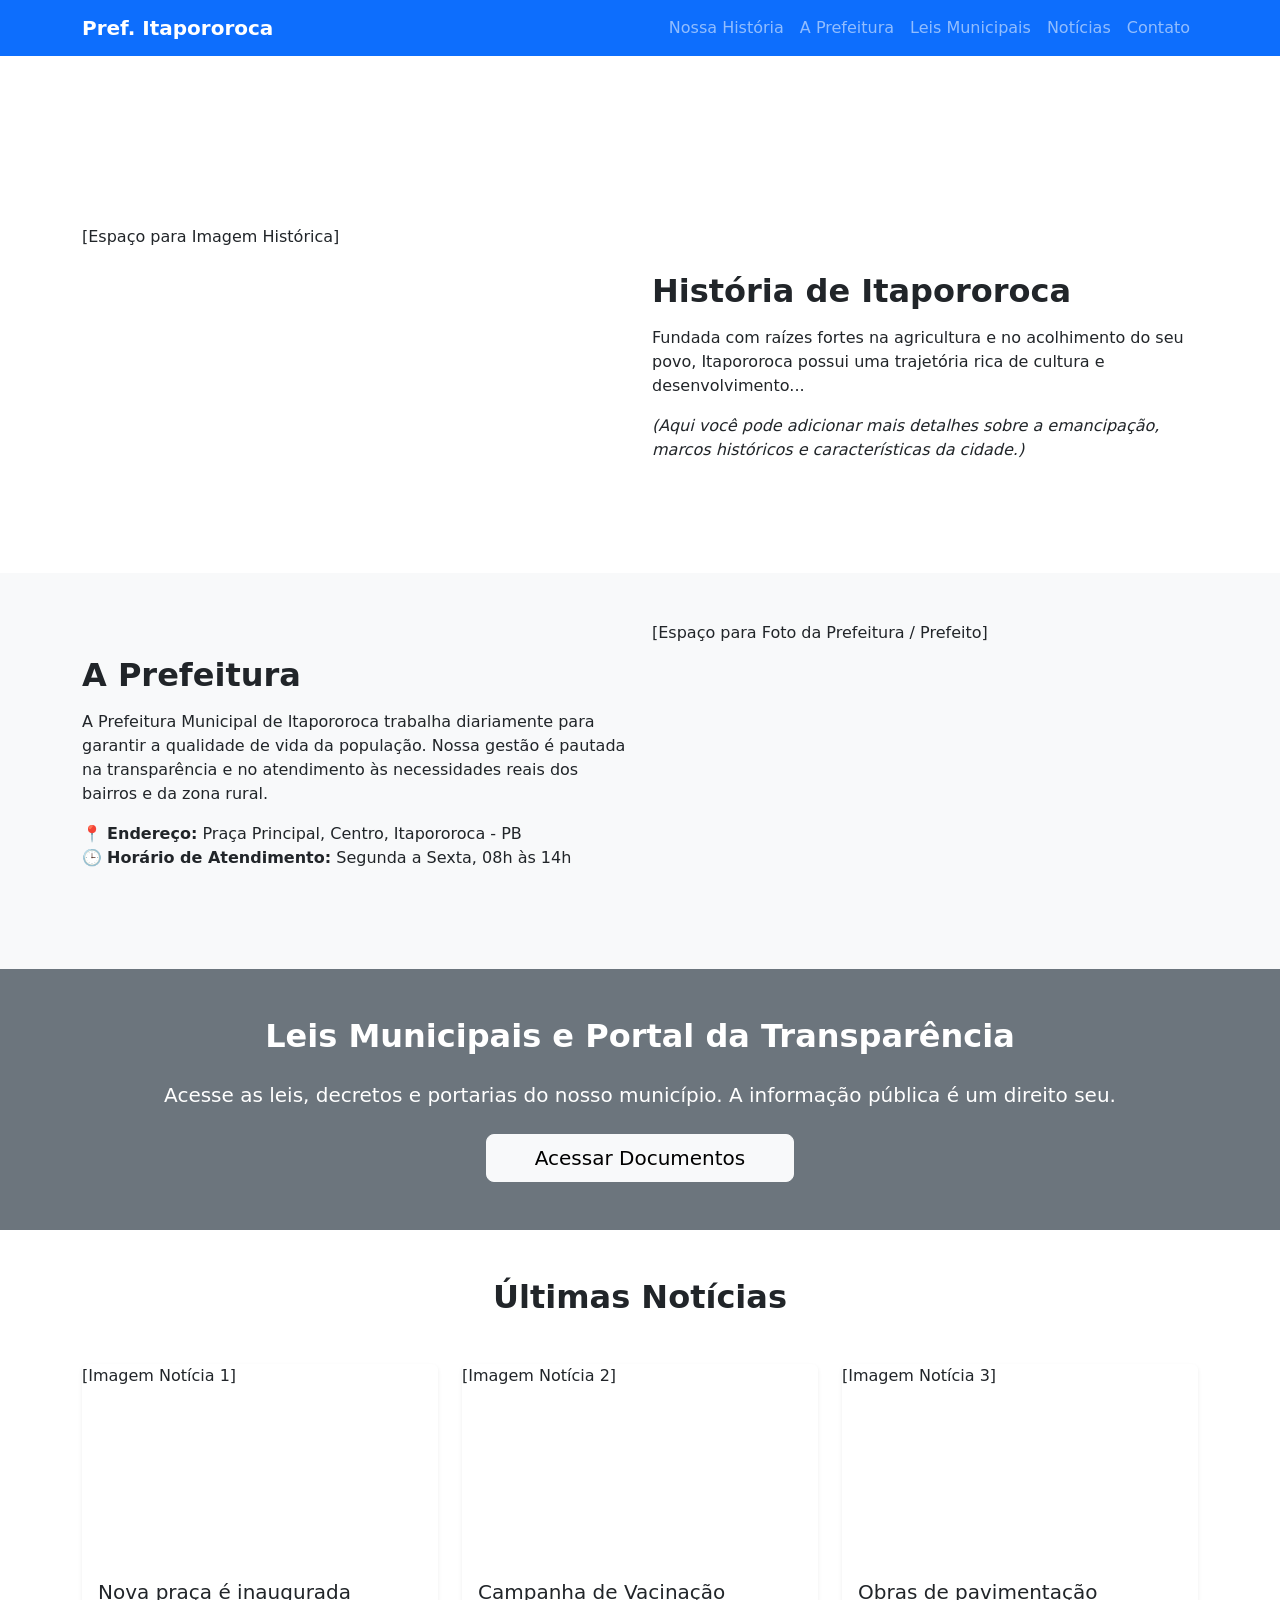
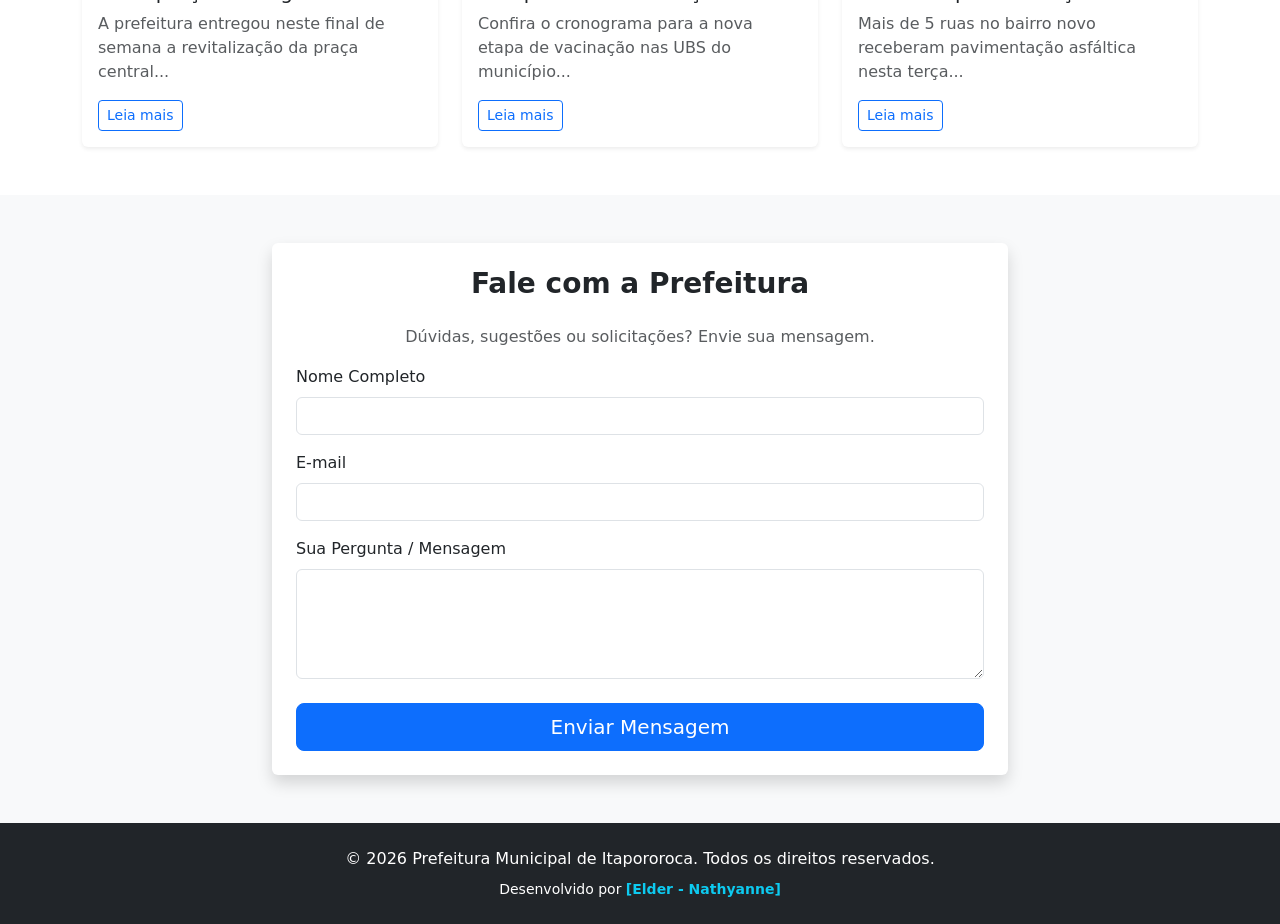
==== index.html @ 273309b7 "primeiro commit html e css" ====
<!DOCTYPE html>
<html lang="pt-BR">
<head>
    <meta charset="UTF-8">
    <meta name="viewport" content="width=device-width, initial-scale=1.0">
    <title>Prefeitura Municipal de Itapororoca</title>
    <link href="https://cdn.jsdelivr.net/npm/bootstrap@5.3.0/dist/css/bootstrap.min.css" rel="stylesheet">
    <link rel="stylesheet" href="style.css">
</head>
<body>

    <nav class="navbar navbar-expand-lg navbar-dark bg-primary sticky-top">
        <div class="container">
            <a class="navbar-brand fw-bold" href="#">Pref. Itapororoca</a>
            <button class="navbar-toggler" type="button" data-bs-toggle="collapse" data-bs-target="#navbarNav">
                <span class="navbar-toggler-icon"></span>
            </button>
            <div class="collapse navbar-collapse" id="navbarNav">
                <ul class="navbar-nav ms-auto">
                    <li class="nav-item"><a class="nav-link" href="#historia">Nossa História</a></li>
                    <li class="nav-item"><a class="nav-link" href="#prefeitura">A Prefeitura</a></li>
                    <li class="nav-item"><a class="nav-link" href="#leis">Leis Municipais</a></li>
                    <li class="nav-item"><a class="nav-link" href="#noticias">Notícias</a></li>
                    <li class="nav-item"><a class="nav-link" href="#contato">Contato</a></li>
                </ul>
            </div>
        </div>
    </nav>

    <header class="hero image-placeholder d-flex align-items-center text-center text-white">
        <div class="container">
            <h1 class="display-4 fw-bold">Bem-vindo a Itapororoca</h1>
            <p class="lead">Transparência, desenvolvimento e compromisso com o cidadão.</p>
            </div>
    </header>

    <section id="historia" class="py-5">
        <div class="container">
            <div class="row align-items-center">
                <div class="col-md-6 mb-4 mb-md-0">
                    <div class="image-placeholder rounded" style="height: 300px;">
                        [Espaço para Imagem Histórica]
                    </div>
                </div>
                <div class="col-md-6">
                    <h2 class="fw-bold mb-3">História de Itapororoca</h2>
                    <p>Fundada com raízes fortes na agricultura e no acolhimento do seu povo, Itapororoca possui uma trajetória rica de cultura e desenvolvimento...</p>
                    <p><em>(Aqui você pode adicionar mais detalhes sobre a emancipação, marcos históricos e características da cidade.)</em></p>
                </div>
            </div>
        </div>
    </section>

    <section id="prefeitura" class="py-5 bg-light">
        <div class="container">
            <div class="row align-items-center flex-md-row-reverse">
                <div class="col-md-6 mb-4 mb-md-0">
                    <div class="image-placeholder rounded" style="height: 300px;">
                        [Espaço para Foto da Prefeitura / Prefeito]
                    </div>
                </div>
                <div class="col-md-6">
                    <h2 class="fw-bold mb-3">A Prefeitura</h2>
                    <p>A Prefeitura Municipal de Itapororoca trabalha diariamente para garantir a qualidade de vida da população. Nossa gestão é pautada na transparência e no atendimento às necessidades reais dos bairros e da zona rural.</p>
                    <ul class="list-unstyled">
                        <li>📍 <strong>Endereço:</strong> Praça Principal, Centro, Itapororoca - PB</li>
                        <li>🕒 <strong>Horário de Atendimento:</strong> Segunda a Sexta, 08h às 14h</li>
                    </ul>
                </div>
            </div>
        </div>
    </section>

    <section id="leis" class="py-5 text-center text-white bg-secondary">
        <div class="container">
            <h2 class="fw-bold mb-4">Leis Municipais e Portal da Transparência</h2>
            <p class="lead mb-4">Acesse as leis, decretos e portarias do nosso município. A informação pública é um direito seu.</p>
            <a href="#" class="btn btn-light btn-lg px-5">Acessar Documentos</a>
        </div>
    </section>

    <section id="noticias" class="py-5">
        <div class="container">
            <h2 class="fw-bold text-center mb-5">Últimas Notícias</h2>
            <div class="row g-4">
                <div class="col-md-4">
                    <div class="card h-100 shadow-sm border-0">
                        <div class="image-placeholder card-img-top" style="height: 200px;">
                            [Imagem Notícia 1]
                        </div>
                        <div class="card-body">
                            <h5 class="card-title">Nova praça é inaugurada</h5>
                            <p class="card-text text-muted">A prefeitura entregou neste final de semana a revitalização da praça central...</p>
                            <a href="#" class="btn btn-outline-primary btn-sm">Leia mais</a>
                        </div>
                    </div>
                </div>
                <div class="col-md-4">
                    <div class="card h-100 shadow-sm border-0">
                        <div class="image-placeholder card-img-top" style="height: 200px;">
                            [Imagem Notícia 2]
                        </div>
                        <div class="card-body">
                            <h5 class="card-title">Campanha de Vacinação</h5>
                            <p class="card-text text-muted">Confira o cronograma para a nova etapa de vacinação nas UBS do município...</p>
                            <a href="#" class="btn btn-outline-primary btn-sm">Leia mais</a>
                        </div>
                    </div>
                </div>
                <div class="col-md-4">
                    <div class="card h-100 shadow-sm border-0">
                        <div class="image-placeholder card-img-top" style="height: 200px;">
                            [Imagem Notícia 3]
                        </div>
                        <div class="card-body">
                            <h5 class="card-title">Obras de pavimentação</h5>
                            <p class="card-text text-muted">Mais de 5 ruas no bairro novo receberam pavimentação asfáltica nesta terça...</p>
                            <a href="#" class="btn btn-outline-primary btn-sm">Leia mais</a>
                        </div>
                    </div>
                </div>
            </div>
        </div>
    </section>

    <section id="contato" class="py-5 bg-light">
        <div class="container">
            <div class="row justify-content-center">
                <div class="col-md-8">
                    <div class="card shadow border-0 p-4">
                        <h3 class="fw-bold text-center mb-4">Fale com a Prefeitura</h3>
                        <p class="text-center text-muted">Dúvidas, sugestões ou solicitações? Envie sua mensagem.</p>
                        <form action="#" method="POST">
                            <div class="mb-3">
                                <label for="nome" class="form-label">Nome Completo</label>
                                <input type="text" class="form-control" id="nome" name="nome" required>
                            </div>
                            <div class="mb-3">
                                <label for="email" class="form-label">E-mail</label>
                                <input type="email" class="form-control" id="email" name="email" required>
                            </div>
                            <div class="mb-4">
                                <label for="mensagem" class="form-label">Sua Pergunta / Mensagem</label>
                                <textarea class="form-control" id="mensagem" name="mensagem" rows="4" required></textarea>
                            </div>
                            <button type="submit" class="btn btn-primary w-100 btn-lg">Enviar Mensagem</button>
                        </form>
                    </div>
                </div>
            </div>
        </div>
    </section>

    <footer class="bg-dark text-white text-center py-4">
        <div class="container">
            <p class="mb-2">&copy; 2026 Prefeitura Municipal de Itapororoca. Todos os direitos reservados.</p>
            <p class="mb-0 small">
                Desenvolvido por <a href="#" class="text-info text-decoration-none fw-bold">[Elder - Nathyanne]</a>
            </p>
        </div>
    </footer>

    <script src="https://cdn.jsdelivr.net/npm/bootstrap@5.3.0/dist/js/bootstrap.bundle.min.js"></script>
</body>
</html>
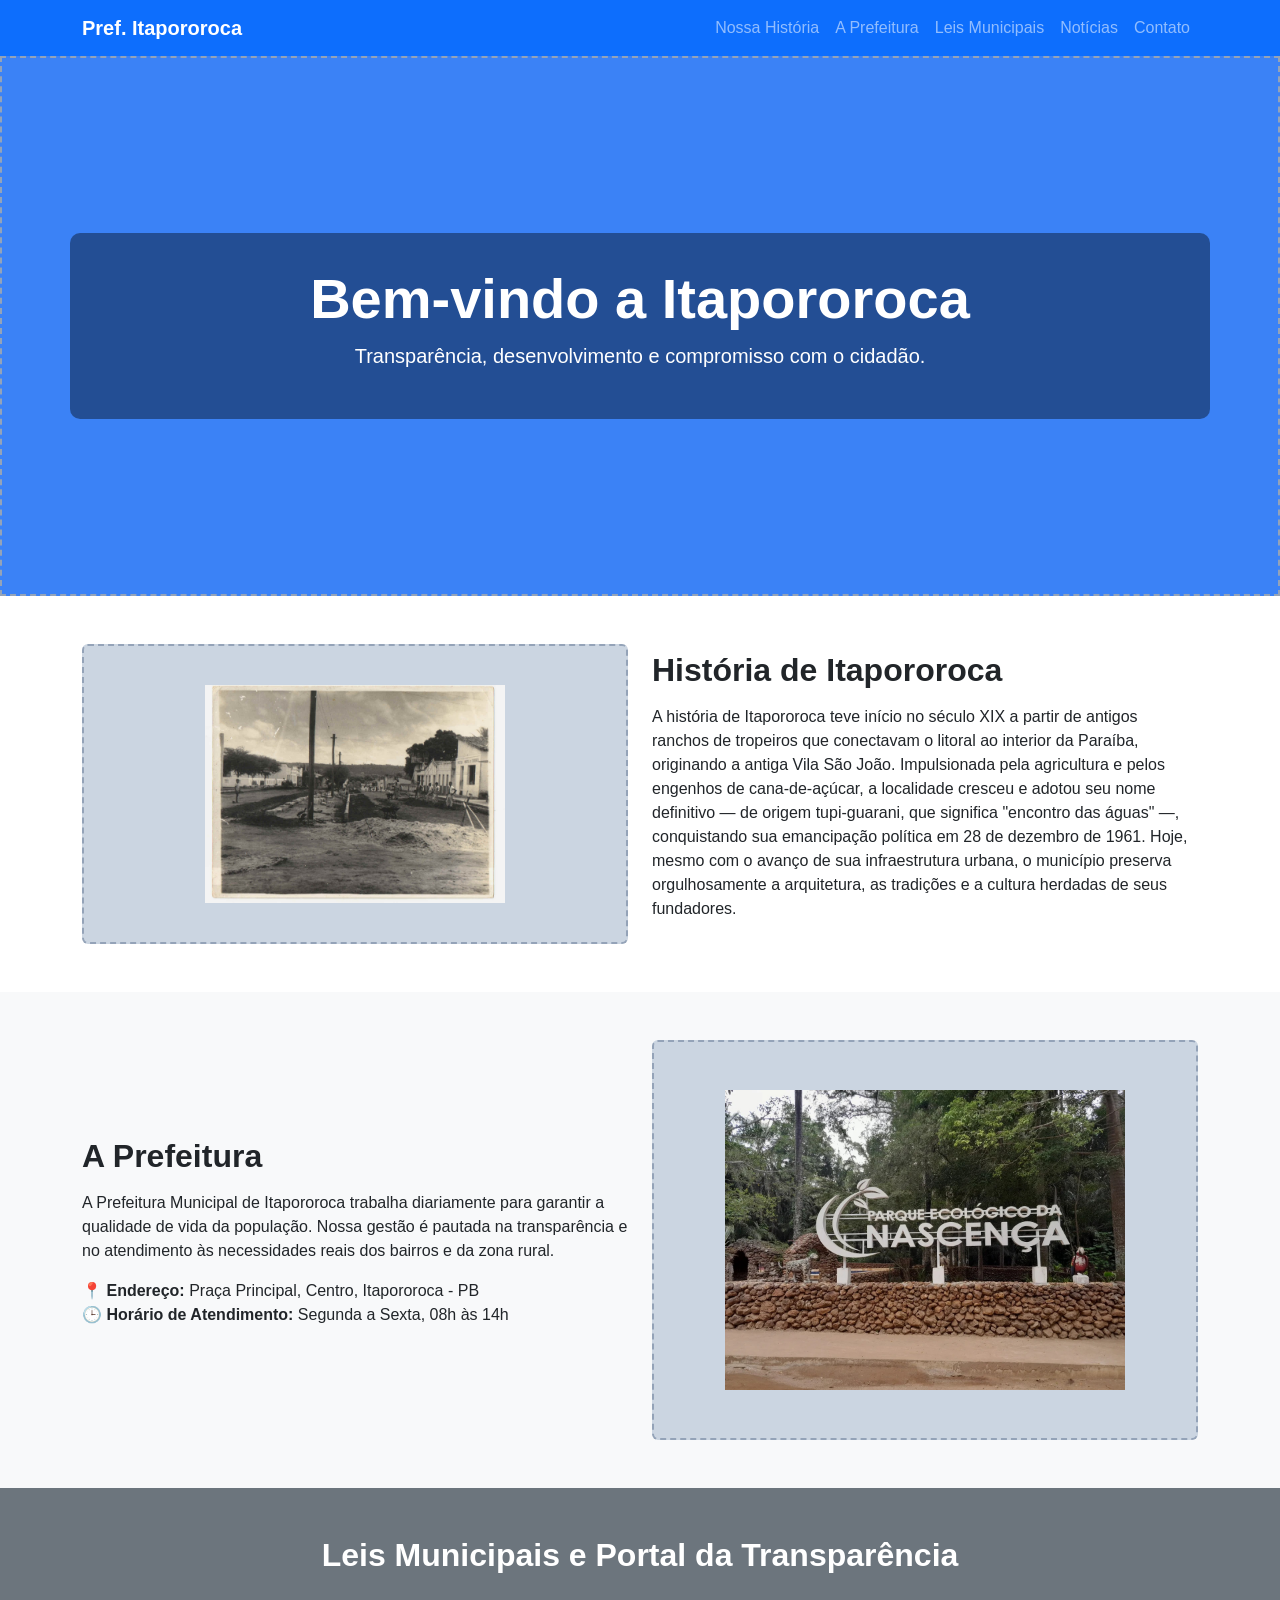
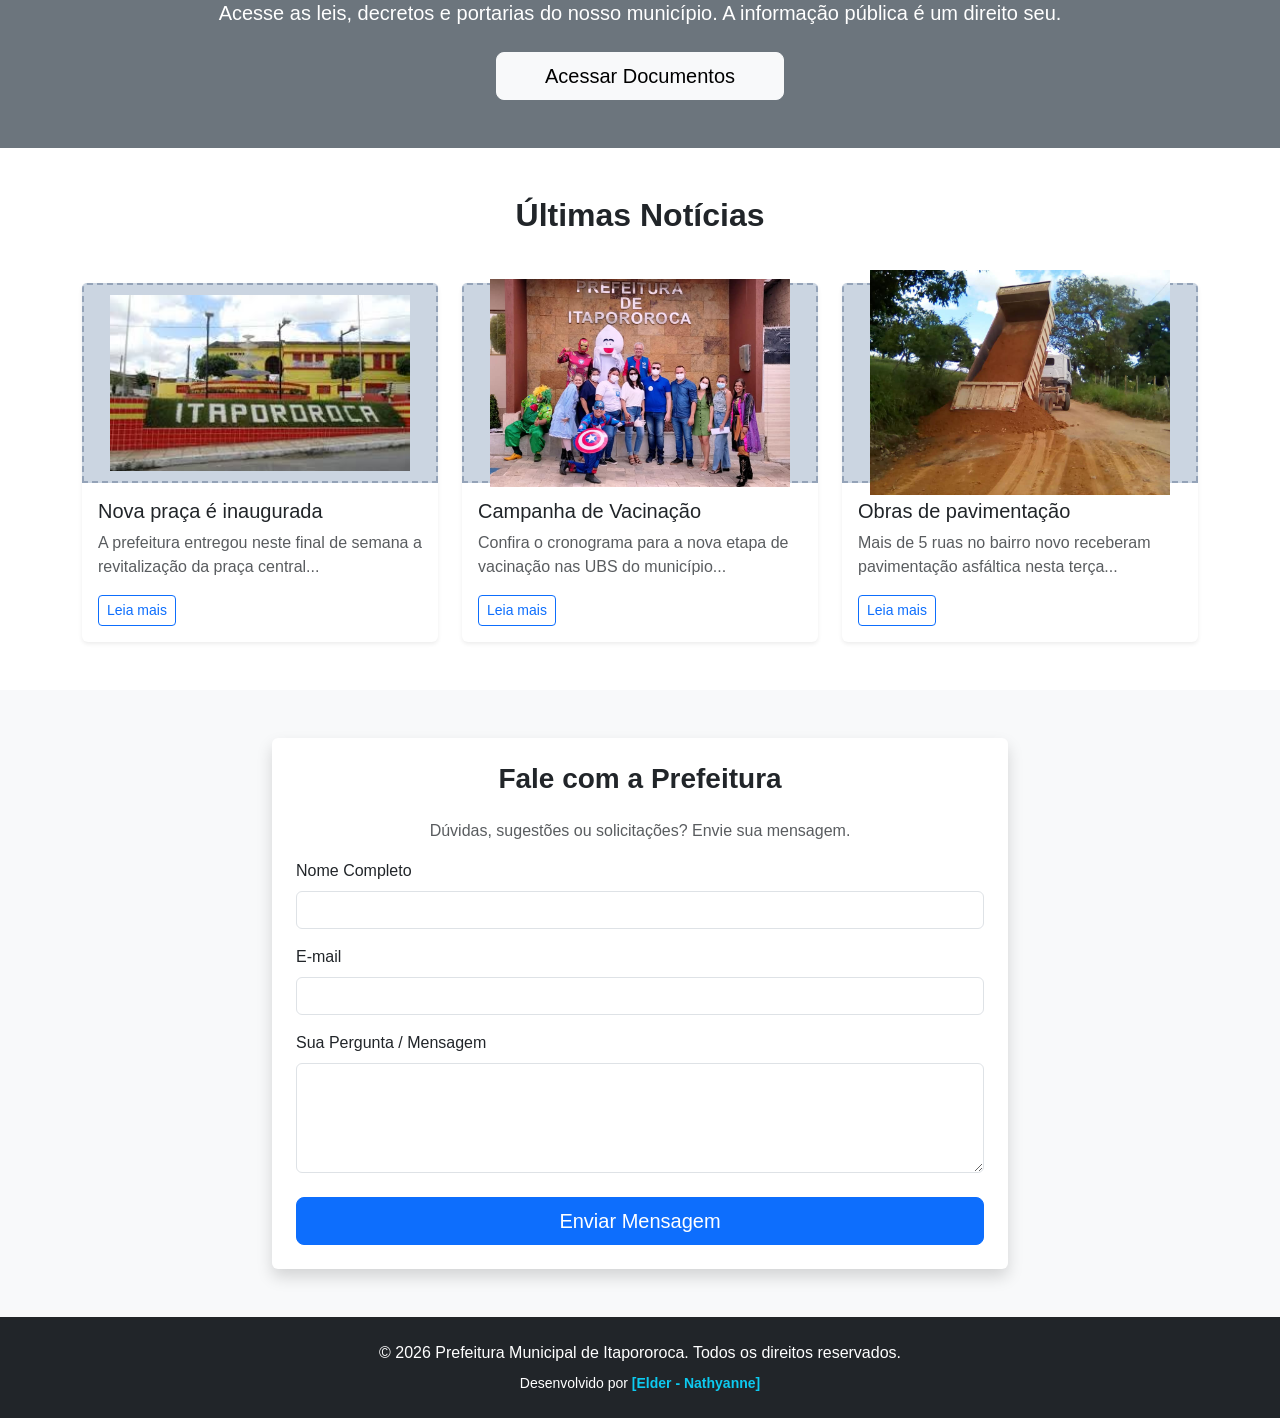
==== commit 4c866c80: "atualizando site" ====
--- a/index.html
+++ b/index.html
@@ -39,13 +39,12 @@
             <div class="row align-items-center">
                 <div class="col-md-6 mb-4 mb-md-0">
                     <div class="image-placeholder rounded" style="height: 300px;">
-                        [Espaço para Imagem Histórica]
+                        <img src="histo.png" width="300px">
                     </div>
                 </div>
                 <div class="col-md-6">
                     <h2 class="fw-bold mb-3">História de Itapororoca</h2>
-                    <p>Fundada com raízes fortes na agricultura e no acolhimento do seu povo, Itapororoca possui uma trajetória rica de cultura e desenvolvimento...</p>
-                    <p><em>(Aqui você pode adicionar mais detalhes sobre a emancipação, marcos históricos e características da cidade.)</em></p>
+                    <p>A história de Itapororoca teve início no século XIX a partir de antigos ranchos de tropeiros que conectavam o litoral ao interior da Paraíba, originando a antiga Vila São João. Impulsionada pela agricultura e pelos engenhos de cana-de-açúcar, a localidade cresceu e adotou seu nome definitivo — de origem tupi-guarani, que significa "encontro das águas" —, conquistando sua emancipação política em 28 de dezembro de 1961. Hoje, mesmo com o avanço de sua infraestrutura urbana, o município preserva orgulhosamente a arquitetura, as tradições e a cultura herdadas de seus fundadores.</p>
                 </div>
             </div>
         </div>
@@ -55,8 +54,8 @@
         <div class="container">
             <div class="row align-items-center flex-md-row-reverse">
                 <div class="col-md-6 mb-4 mb-md-0">
-                    <div class="image-placeholder rounded" style="height: 300px;">
-                        [Espaço para Foto da Prefeitura / Prefeito]
+                    <div class="image-placeholder rounded" style="height: 400px;">
+                        <img src="itapororoca.jpeg" width="400px">
                     </div>
                 </div>
                 <div class="col-md-6">
@@ -86,7 +85,7 @@
                 <div class="col-md-4">
                     <div class="card h-100 shadow-sm border-0">
                         <div class="image-placeholder card-img-top" style="height: 200px;">
-                            [Imagem Notícia 1]
+                            <img src="escola.jpg" width="300px">
                         </div>
                         <div class="card-body">
                             <h5 class="card-title">Nova praça é inaugurada</h5>
@@ -98,7 +97,7 @@
                 <div class="col-md-4">
                     <div class="card h-100 shadow-sm border-0">
                         <div class="image-placeholder card-img-top" style="height: 200px;">
-                            [Imagem Notícia 2]
+                            <img src="vacina.jpg" width="300px">
                         </div>
                         <div class="card-body">
                             <h5 class="card-title">Campanha de Vacinação</h5>
@@ -110,7 +109,7 @@
                 <div class="col-md-4">
                     <div class="card h-100 shadow-sm border-0">
                         <div class="image-placeholder card-img-top" style="height: 200px;">
-                            [Imagem Notícia 3]
+                            <img src="estrada.jpg" width="300px">
                         </div>
                         <div class="card-body">
                             <h5 class="card-title">Obras de pavimentação</h5>
--- a/style.css
+++ b/style.css
@@ -0,0 +1,42 @@
+
+body {
+    font-family: 'Segoe UI', Tahoma, Geneva, Verdana, sans-serif;
+    scroll-behavior: smooth;
+}
+
+
+.image-placeholder {
+    background-color: #cbd5e1;
+    color: #475569;
+    display: flex;
+    align-items: center;
+    justify-content: center;
+    font-weight: bold;
+    text-align: center;
+    border: 2px dashed #94a3b8;
+}
+
+.hero {
+    min-height: 60vh;
+    background-color: #3b82f6;
+
+}
+
+.hero .container {
+    background-color: rgba(0, 0, 0, 0.4);
+    padding: 2rem;
+    border-radius: 10px;
+}
+
+.nav-link:hover {
+    color: #f8f9fa !important;
+    text-decoration: underline;
+}
+
+.card {
+    transition: transform 0.3s ease;
+}
+
+.card:hover {
+    transform: translateY(-5px);
+}
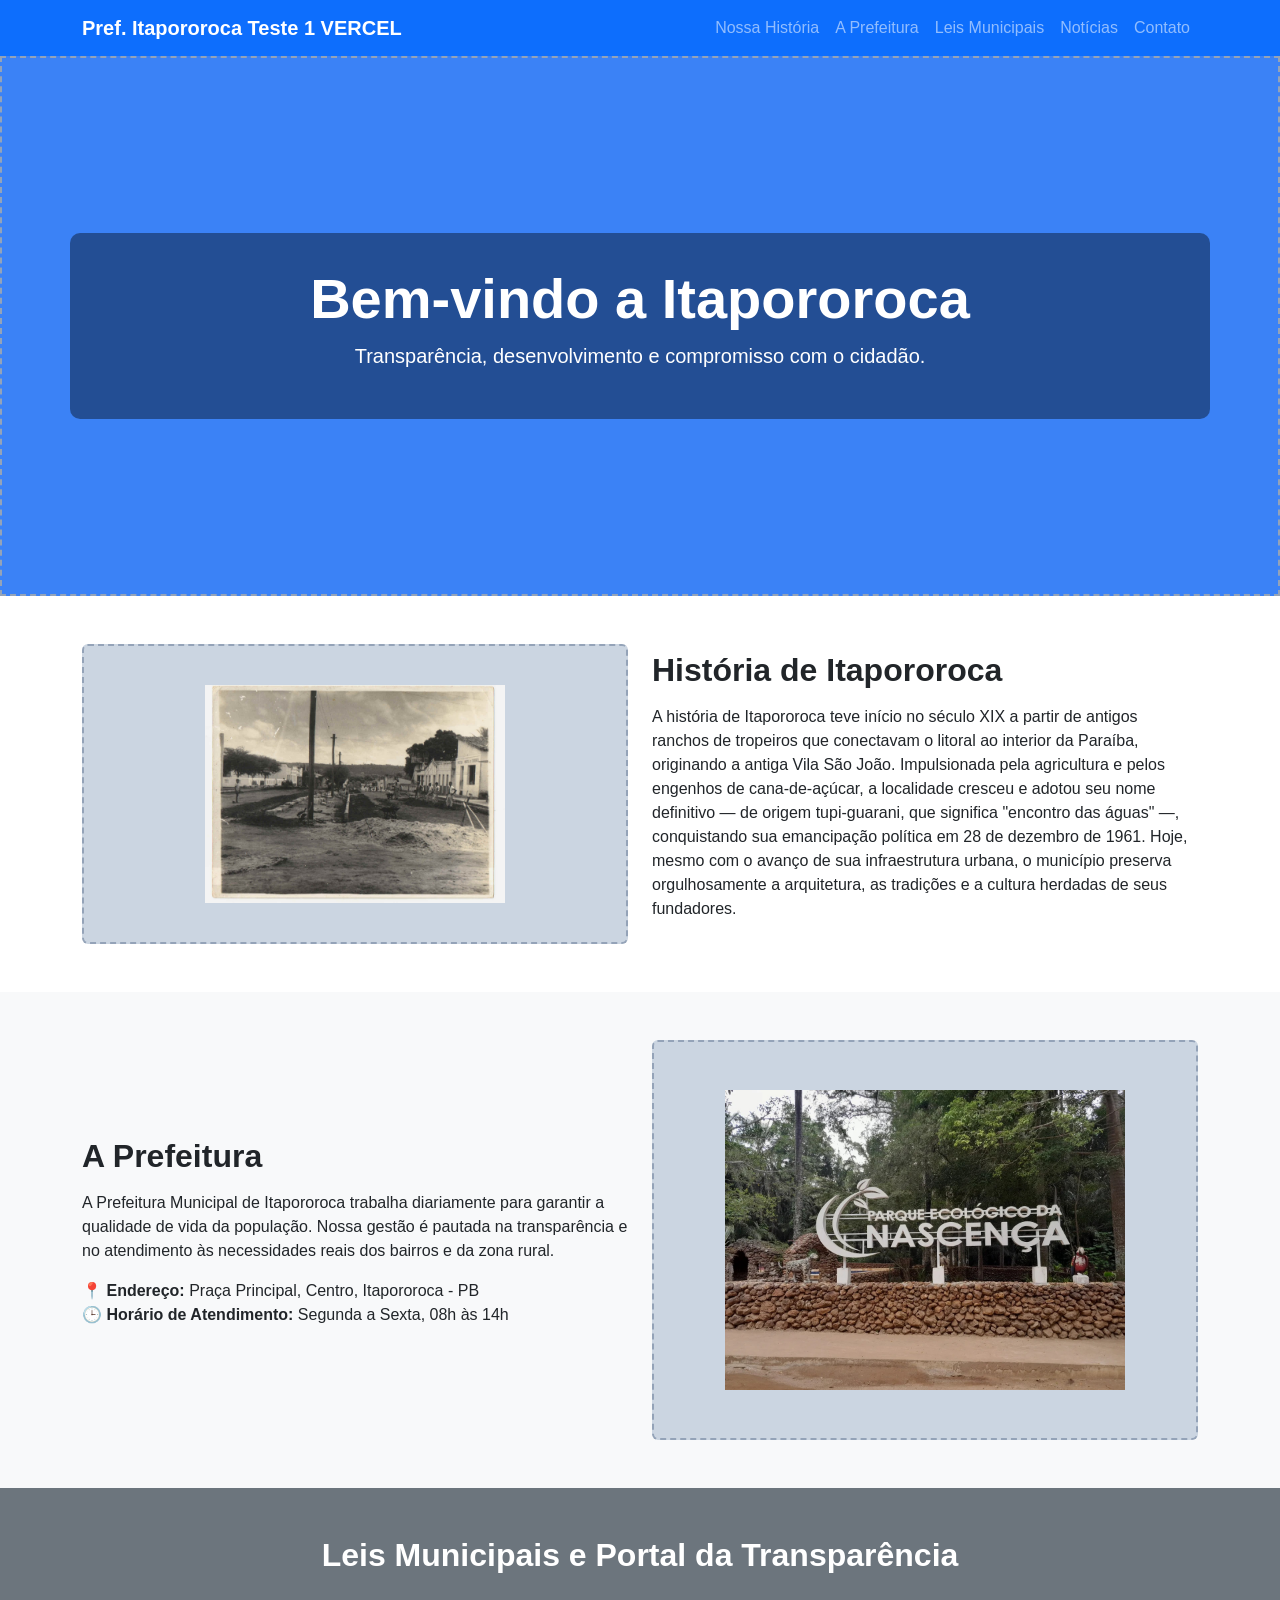
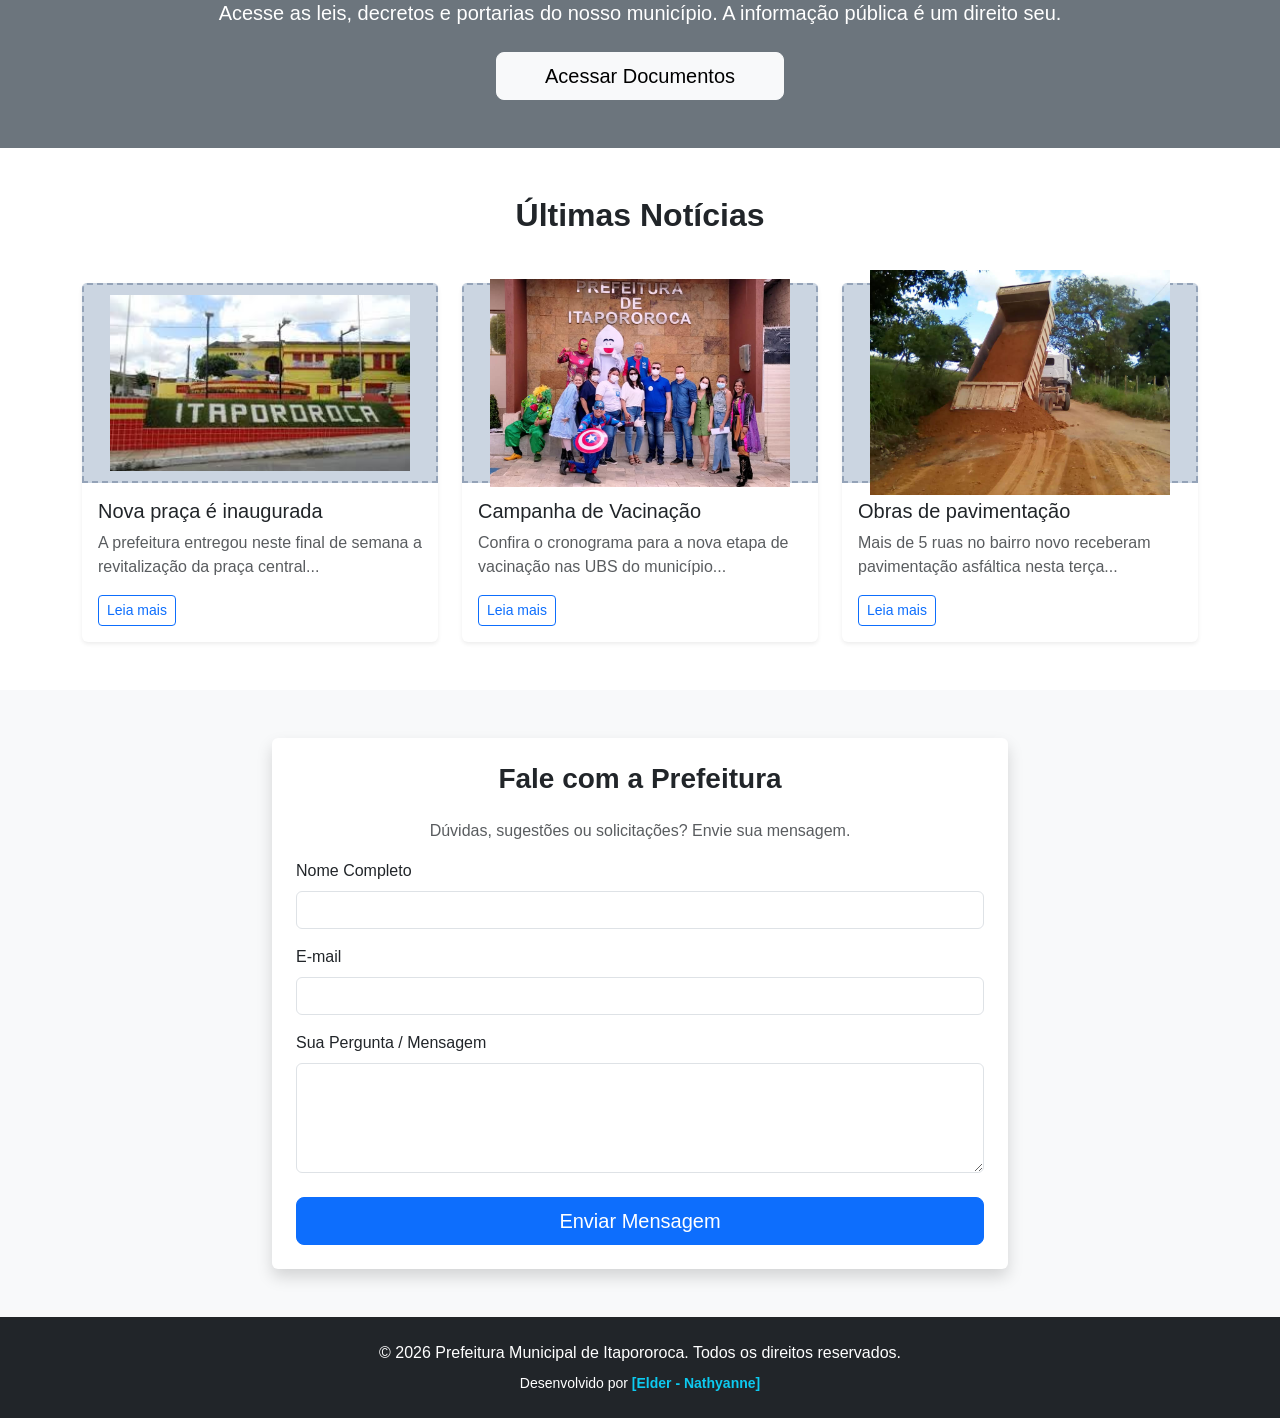
==== commit ca60df1f: "teste vercel" ====
--- a/index.html
+++ b/index.html
@@ -3,7 +3,7 @@
 <head>
     <meta charset="UTF-8">
     <meta name="viewport" content="width=device-width, initial-scale=1.0">
-    <title>Prefeitura Municipal de Itapororoca</title>
+    <title>Prefeitura Municipal de Itapororoca Teste 1 VERCEL</title>
     <link href="https://cdn.jsdelivr.net/npm/bootstrap@5.3.0/dist/css/bootstrap.min.css" rel="stylesheet">
     <link rel="stylesheet" href="style.css">
 </head>
@@ -11,7 +11,7 @@
 
     <nav class="navbar navbar-expand-lg navbar-dark bg-primary sticky-top">
         <div class="container">
-            <a class="navbar-brand fw-bold" href="#">Pref. Itapororoca</a>
+            <a class="navbar-brand fw-bold" href="#">Pref. Itapororoca Teste 1 VERCEL</a>
             <button class="navbar-toggler" type="button" data-bs-toggle="collapse" data-bs-target="#navbarNav">
                 <span class="navbar-toggler-icon"></span>
             </button>
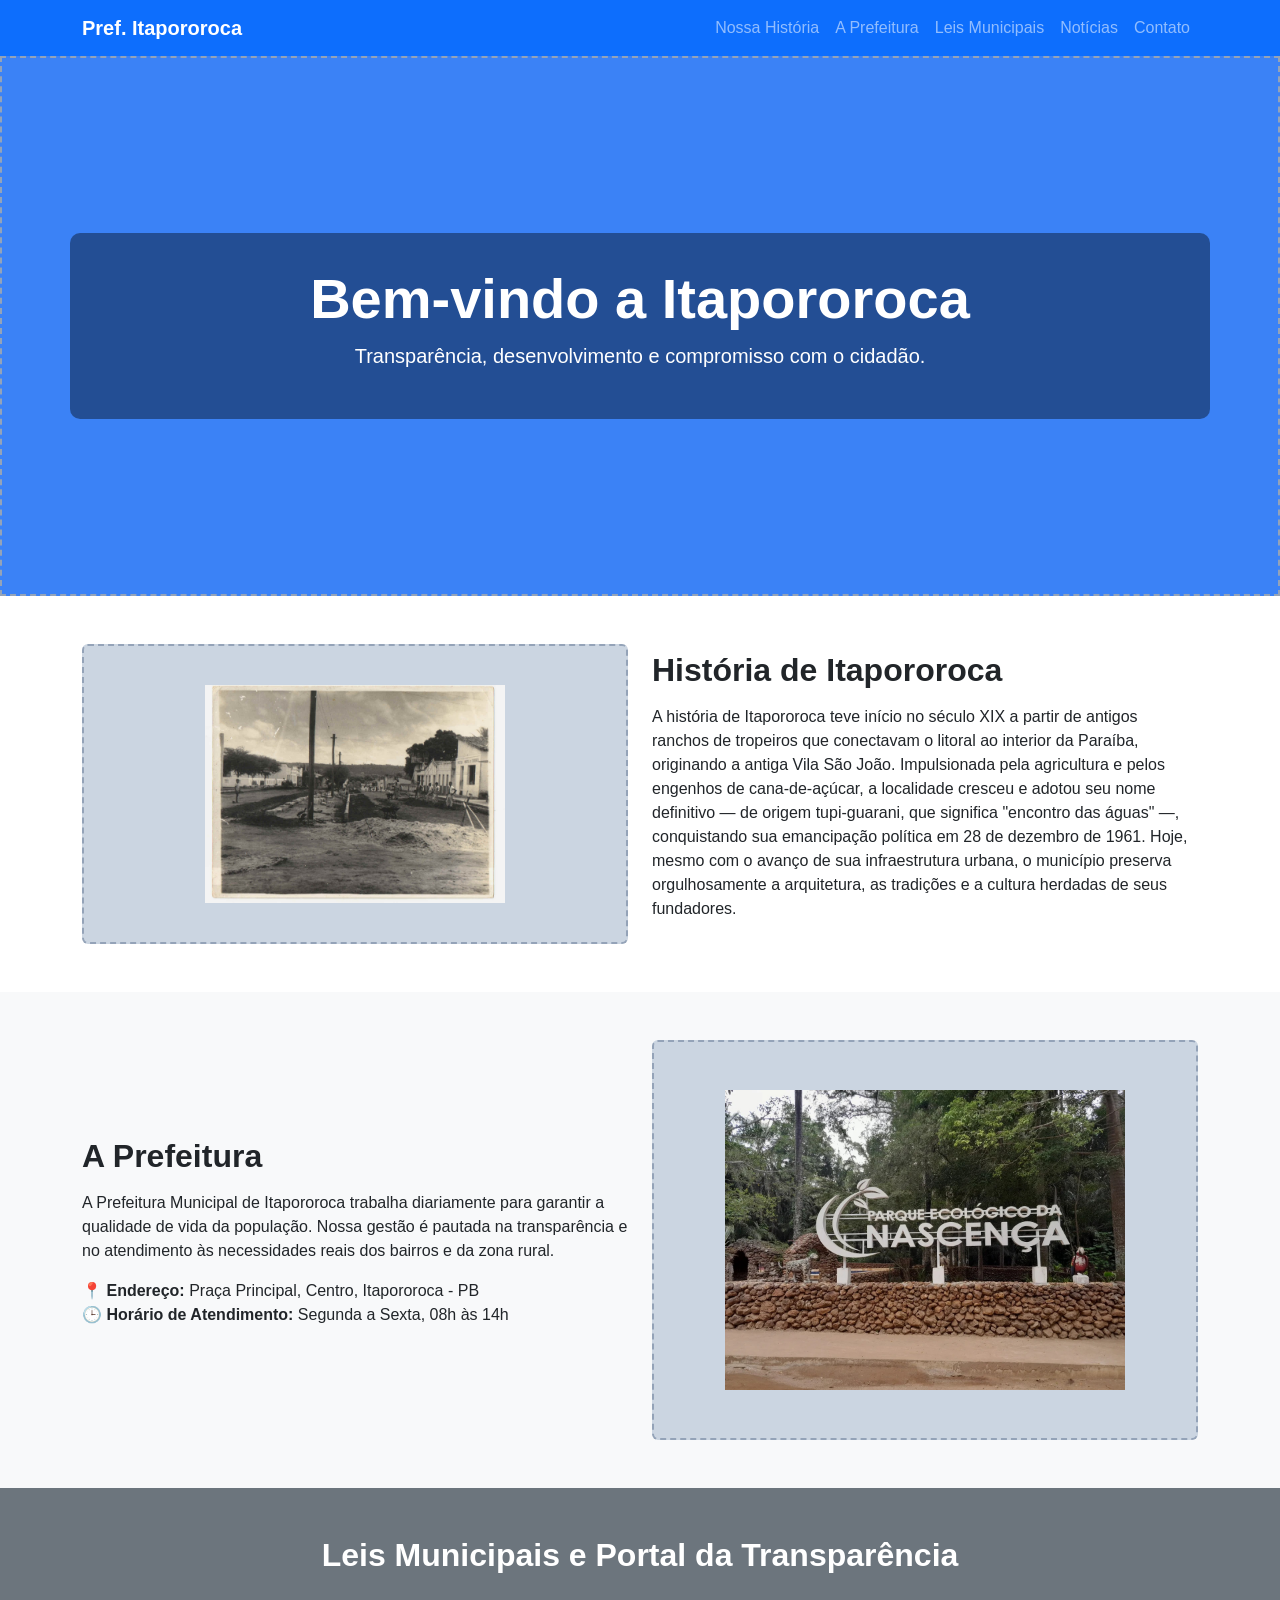
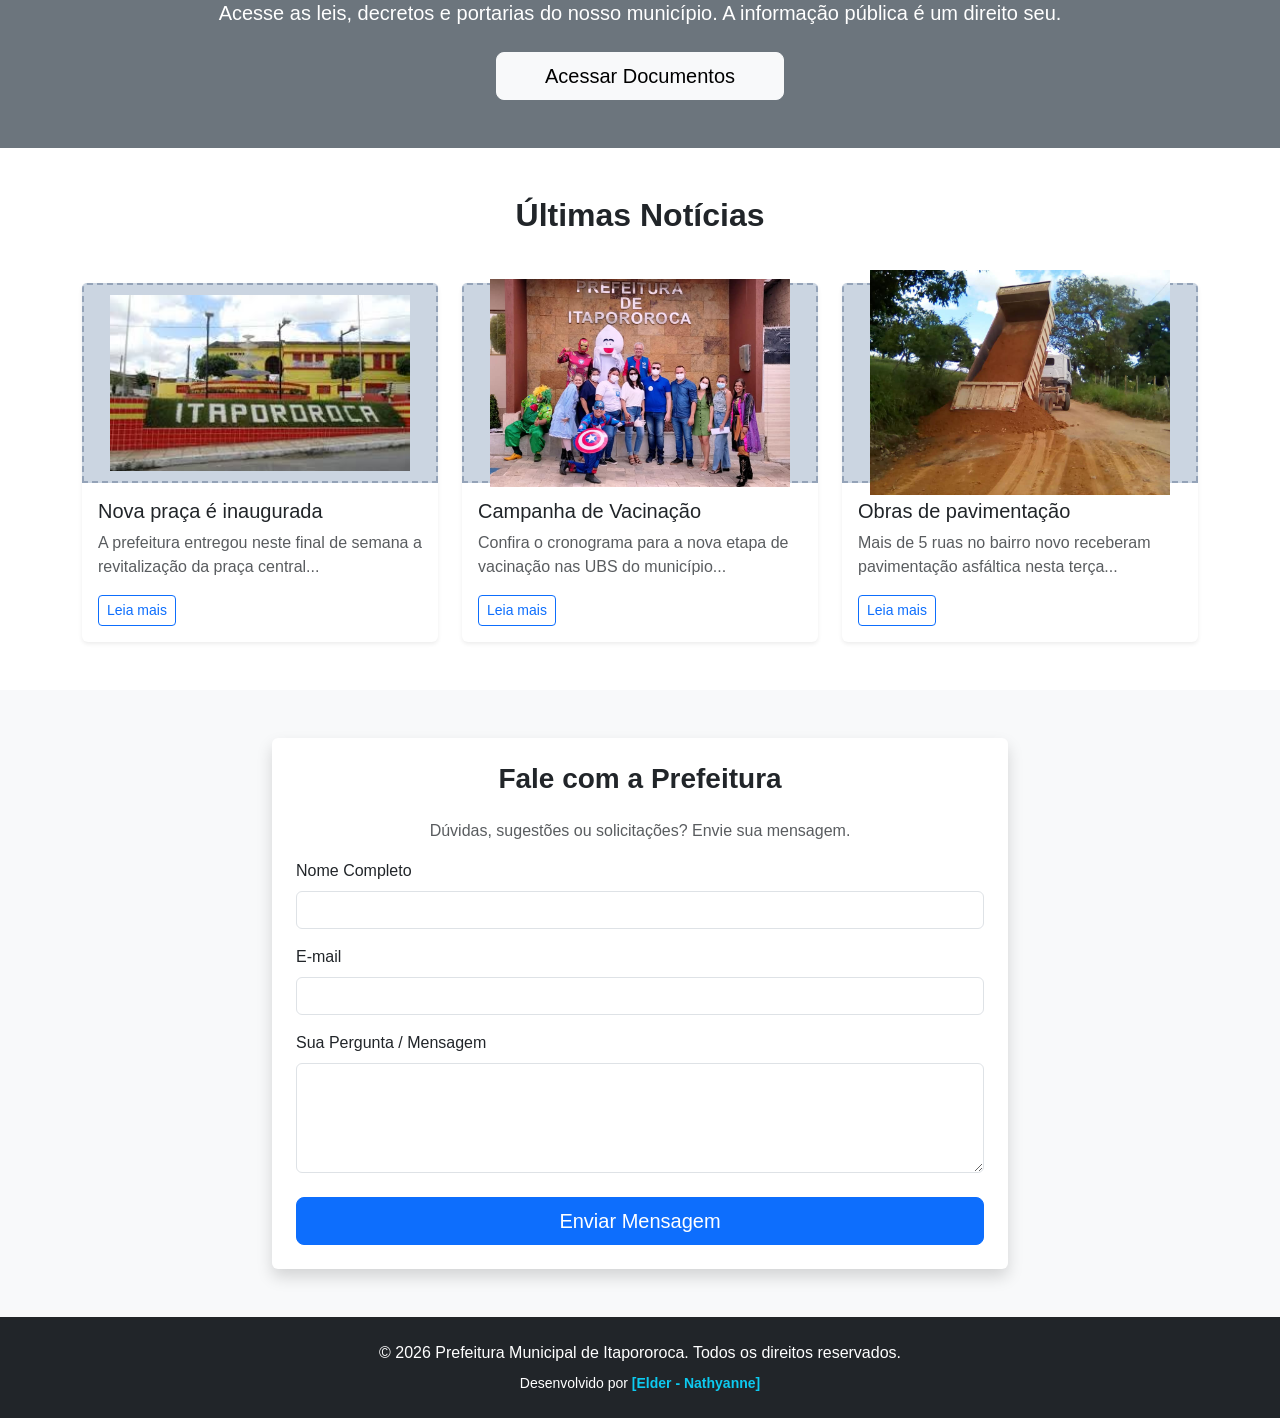
==== commit e956cd35: "atualizando a pagina de noticias" ====
--- a/index.html
+++ b/index.html
@@ -3,15 +3,15 @@
 <head>
     <meta charset="UTF-8">
     <meta name="viewport" content="width=device-width, initial-scale=1.0">
-    <title>Prefeitura Municipal de Itapororoca Teste 1 VERCEL</title>
+    <title>Prefeitura Municipal de Itapororoca</title>
     <link href="https://cdn.jsdelivr.net/npm/bootstrap@5.3.0/dist/css/bootstrap.min.css" rel="stylesheet">
-    <link rel="stylesheet" href="style.css">
+    <link rel="stylesheet" href="assets/css/style.css">
 </head>
 <body>
 
     <nav class="navbar navbar-expand-lg navbar-dark bg-primary sticky-top">
         <div class="container">
-            <a class="navbar-brand fw-bold" href="#">Pref. Itapororoca Teste 1 VERCEL</a>
+            <a class="navbar-brand fw-bold" href="#">Pref. Itapororoca</a>
             <button class="navbar-toggler" type="button" data-bs-toggle="collapse" data-bs-target="#navbarNav">
                 <span class="navbar-toggler-icon"></span>
             </button>
@@ -39,7 +39,7 @@
             <div class="row align-items-center">
                 <div class="col-md-6 mb-4 mb-md-0">
                     <div class="image-placeholder rounded" style="height: 300px;">
-                        <img src="histo.png" width="300px">
+                        <img src="assets/img/histo.png" width="300px">
                     </div>
                 </div>
                 <div class="col-md-6">
@@ -55,7 +55,7 @@
             <div class="row align-items-center flex-md-row-reverse">
                 <div class="col-md-6 mb-4 mb-md-0">
                     <div class="image-placeholder rounded" style="height: 400px;">
-                        <img src="itapororoca.jpeg" width="400px">
+                        <img src="assets/img/itapororoca.jpeg" width="400px">
                     </div>
                 </div>
                 <div class="col-md-6">
@@ -85,36 +85,36 @@
                 <div class="col-md-4">
                     <div class="card h-100 shadow-sm border-0">
                         <div class="image-placeholder card-img-top" style="height: 200px;">
-                            <img src="escola.jpg" width="300px">
+                            <img src="assets/img/escola.jpg" width="300px">
                         </div>
                         <div class="card-body">
                             <h5 class="card-title">Nova praça é inaugurada</h5>
                             <p class="card-text text-muted">A prefeitura entregou neste final de semana a revitalização da praça central...</p>
-                            <a href="#" class="btn btn-outline-primary btn-sm">Leia mais</a>
+                            <a href="pages/noticia.html" class="btn btn-outline-primary btn-sm">Leia mais</a>
                         </div>
                     </div>
                 </div>
                 <div class="col-md-4">
                     <div class="card h-100 shadow-sm border-0">
                         <div class="image-placeholder card-img-top" style="height: 200px;">
-                            <img src="vacina.jpg" width="300px">
+                            <img src="assets/img/vacina.jpg" width="300px">
                         </div>
                         <div class="card-body">
                             <h5 class="card-title">Campanha de Vacinação</h5>
                             <p class="card-text text-muted">Confira o cronograma para a nova etapa de vacinação nas UBS do município...</p>
-                            <a href="#" class="btn btn-outline-primary btn-sm">Leia mais</a>
+                            <a href="pages/noticia.html" class="btn btn-outline-primary btn-sm">Leia mais</a>
                         </div>
                     </div>
                 </div>
                 <div class="col-md-4">
                     <div class="card h-100 shadow-sm border-0">
                         <div class="image-placeholder card-img-top" style="height: 200px;">
-                            <img src="estrada.jpg" width="300px">
+                            <img src="assets/img/estrada.jpg" width="300px">
                         </div>
                         <div class="card-body">
                             <h5 class="card-title">Obras de pavimentação</h5>
                             <p class="card-text text-muted">Mais de 5 ruas no bairro novo receberam pavimentação asfáltica nesta terça...</p>
-                            <a href="#" class="btn btn-outline-primary btn-sm">Leia mais</a>
+                            <a href="pages/noticia.html" class="btn btn-outline-primary btn-sm">Leia mais</a>
                         </div>
                     </div>
                 </div>
--- a/assets/css/style.css
+++ b/assets/css/style.css
@@ -0,0 +1,42 @@
+
+body {
+    font-family: 'Segoe UI', Tahoma, Geneva, Verdana, sans-serif;
+    scroll-behavior: smooth;
+}
+
+
+.image-placeholder {
+    background-color: #cbd5e1;
+    color: #475569;
+    display: flex;
+    align-items: center;
+    justify-content: center;
+    font-weight: bold;
+    text-align: center;
+    border: 2px dashed #94a3b8;
+}
+
+.hero {
+    min-height: 60vh;
+    background-color: #3b82f6;
+
+}
+
+.hero .container {
+    background-color: rgba(0, 0, 0, 0.4);
+    padding: 2rem;
+    border-radius: 10px;
+}
+
+.nav-link:hover {
+    color: #f8f9fa !important;
+    text-decoration: underline;
+}
+
+.card {
+    transition: transform 0.3s ease;
+}
+
+.card:hover {
+    transform: translateY(-5px);
+}
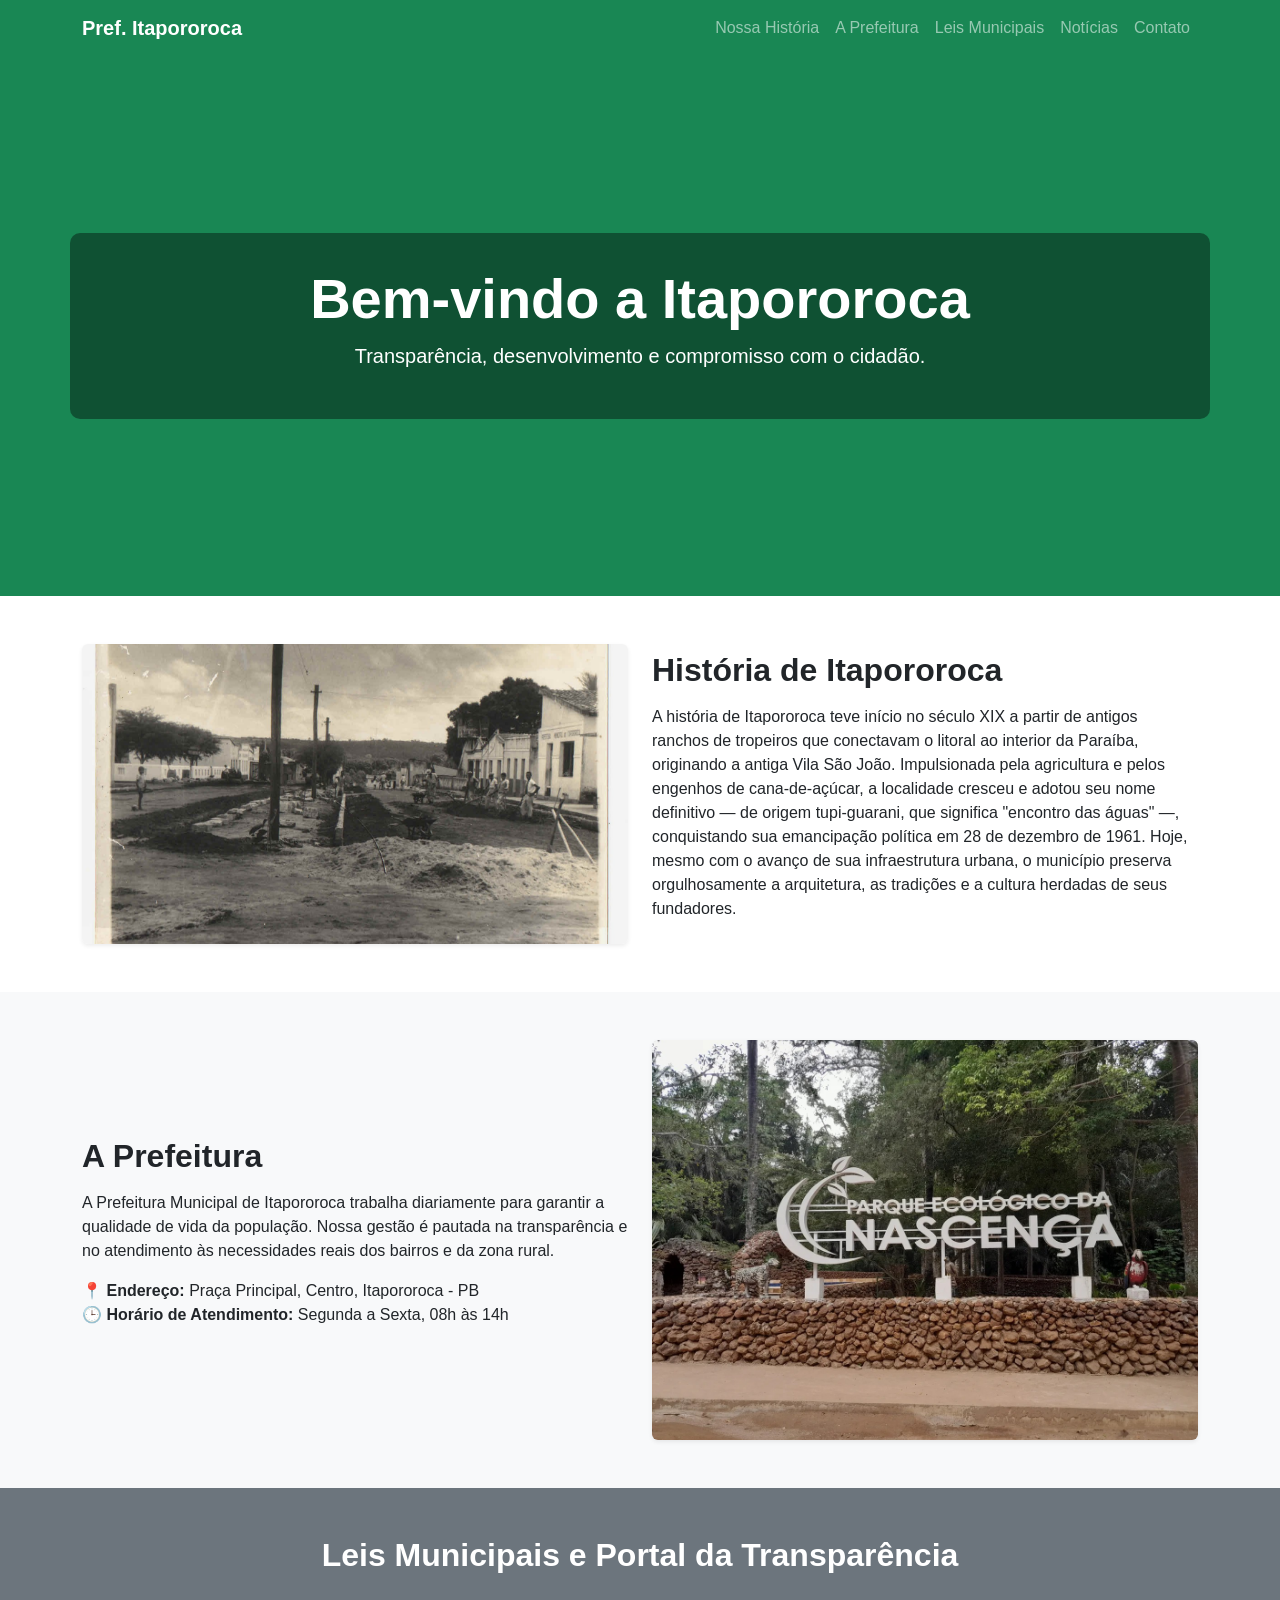
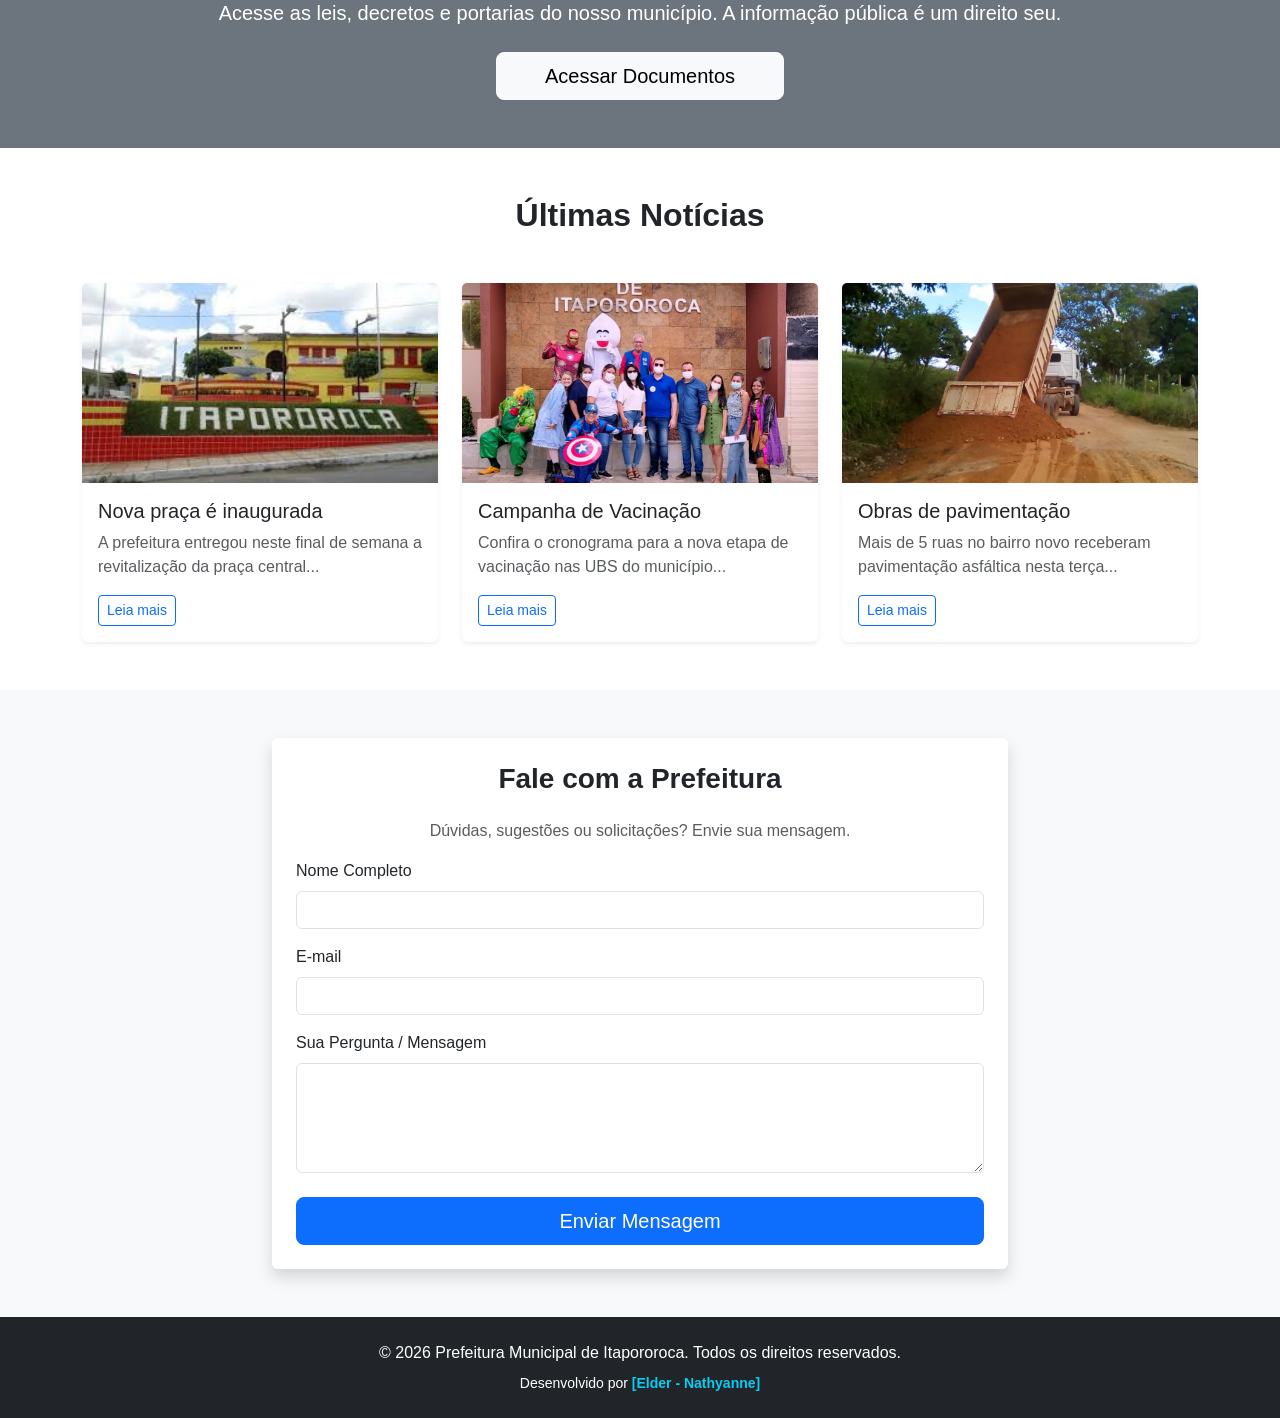
==== commit efa8d64e: "verde" ====
--- a/index.html
+++ b/index.html
@@ -9,7 +9,7 @@
 </head>
 <body>
 
-    <nav class="navbar navbar-expand-lg navbar-dark bg-primary sticky-top">
+    <nav class="navbar navbar-expand-lg navbar-dark bg-success sticky-top">
         <div class="container">
             <a class="navbar-brand fw-bold" href="#">Pref. Itapororoca</a>
             <button class="navbar-toggler" type="button" data-bs-toggle="collapse" data-bs-target="#navbarNav">
@@ -27,19 +27,19 @@
         </div>
     </nav>
 
-    <header class="hero image-placeholder d-flex align-items-center text-center text-white">
+   <header class="hero d-flex align-items-center text-center text-white">
         <div class="container">
             <h1 class="display-4 fw-bold">Bem-vindo a Itapororoca</h1>
             <p class="lead">Transparência, desenvolvimento e compromisso com o cidadão.</p>
-            </div>
+        </div>
     </header>
 
     <section id="historia" class="py-5">
         <div class="container">
             <div class="row align-items-center">
                 <div class="col-md-6 mb-4 mb-md-0">
-                    <div class="image-placeholder rounded" style="height: 300px;">
-                        <img src="assets/img/histo.png" width="300px">
+                    <div class="rounded overflow-hidden shadow-sm" style="height: 300px;">
+                        <img src="assets/img/histo.png" class="w-100 h-100" style="object-fit: cover;" alt="História de Itapororoca">
                     </div>
                 </div>
                 <div class="col-md-6">
@@ -54,8 +54,8 @@
         <div class="container">
             <div class="row align-items-center flex-md-row-reverse">
                 <div class="col-md-6 mb-4 mb-md-0">
-                    <div class="image-placeholder rounded" style="height: 400px;">
-                        <img src="assets/img/itapororoca.jpeg" width="400px">
+                    <div class="rounded overflow-hidden shadow-sm" style="height: 400px;">
+                        <img src="assets/img/itapororoca.jpeg" class="w-100 h-100" style="object-fit: cover;" alt="A Prefeitura">
                     </div>
                 </div>
                 <div class="col-md-6">
@@ -74,7 +74,7 @@
         <div class="container">
             <h2 class="fw-bold mb-4">Leis Municipais e Portal da Transparência</h2>
             <p class="lead mb-4">Acesse as leis, decretos e portarias do nosso município. A informação pública é um direito seu.</p>
-            <a href="#" class="btn btn-light btn-lg px-5">Acessar Documentos</a>
+            <a href="https://www.itapororoca.pb.gov.br/legislacao/decretos" class="btn btn-light btn-lg px-5">Acessar Documentos</a>
         </div>
     </section>
 
@@ -82,10 +82,11 @@
         <div class="container">
             <h2 class="fw-bold text-center mb-5">Últimas Notícias</h2>
             <div class="row g-4">
+                
                 <div class="col-md-4">
                     <div class="card h-100 shadow-sm border-0">
-                        <div class="image-placeholder card-img-top" style="height: 200px;">
-                            <img src="assets/img/escola.jpg" width="300px">
+                        <div class="card-img-top overflow-hidden" style="height: 200px;">
+                            <img src="assets/img/escola.jpg" class="w-100 h-100" style="object-fit: cover;" alt="Nova praça">
                         </div>
                         <div class="card-body">
                             <h5 class="card-title">Nova praça é inaugurada</h5>
@@ -94,10 +95,11 @@
                         </div>
                     </div>
                 </div>
+                
                 <div class="col-md-4">
                     <div class="card h-100 shadow-sm border-0">
-                        <div class="image-placeholder card-img-top" style="height: 200px;">
-                            <img src="assets/img/vacina.jpg" width="300px">
+                        <div class="card-img-top overflow-hidden" style="height: 200px;">
+                            <img src="assets/img/vacina.jpg" class="w-100 h-100" style="object-fit: cover;" alt="Campanha de Vacinação">
                         </div>
                         <div class="card-body">
                             <h5 class="card-title">Campanha de Vacinação</h5>
@@ -106,10 +108,11 @@
                         </div>
                     </div>
                 </div>
+                
                 <div class="col-md-4">
                     <div class="card h-100 shadow-sm border-0">
-                        <div class="image-placeholder card-img-top" style="height: 200px;">
-                            <img src="assets/img/estrada.jpg" width="300px">
+                        <div class="card-img-top overflow-hidden" style="height: 200px;">
+                            <img src="assets/img/estrada.jpg" class="w-100 h-100" style="object-fit: cover;" alt="Obras de pavimentação">
                         </div>
                         <div class="card-body">
                             <h5 class="card-title">Obras de pavimentação</h5>
@@ -118,6 +121,7 @@
                         </div>
                     </div>
                 </div>
+
             </div>
         </div>
     </section>
--- a/assets/css/style.css
+++ b/assets/css/style.css
@@ -1,9 +1,7 @@
-
 body {
     font-family: 'Segoe UI', Tahoma, Geneva, Verdana, sans-serif;
     scroll-behavior: smooth;
 }
-
 
 .image-placeholder {
     background-color: #cbd5e1;
@@ -18,8 +16,7 @@
 
 .hero {
     min-height: 60vh;
-    background-color: #3b82f6;
-
+    background-color: #198754; 
 }
 
 .hero .container {
